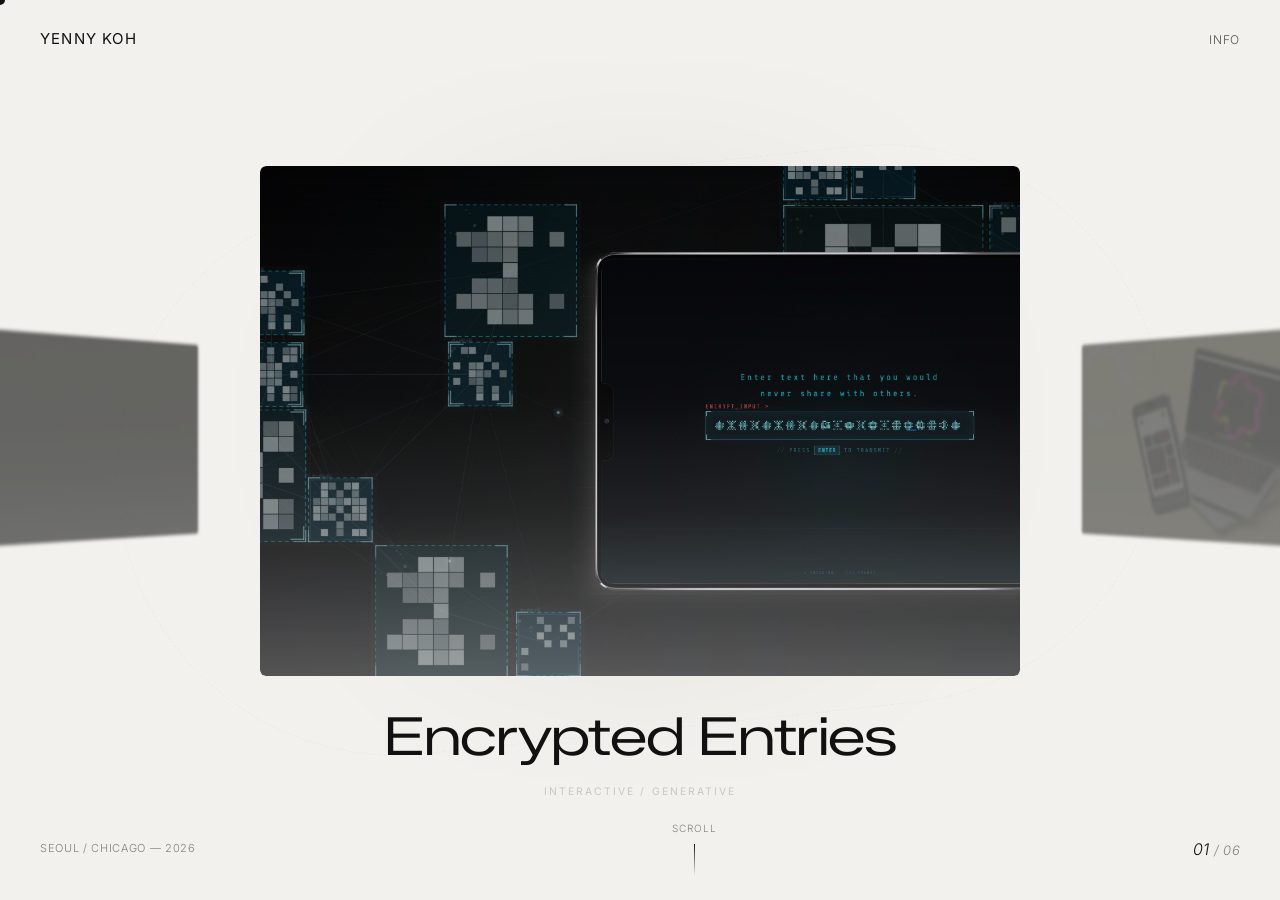
==== index.html @ 206de543 "Initial commit" ====
<!DOCTYPE html>
<html lang="en">
<head>
  <meta charset="UTF-8">
  <meta name="viewport" content="width=device-width, initial-scale=1.0">
  <meta name="description" content="Yenny Koh — Visual Communication Designer based in Seoul & Chicago. Graphic design, interactive systems, brand strategy.">
  <title>Yenny Koh — Visual Communication Designer</title>
  <link rel="preconnect" href="https://fonts.googleapis.com">
  <link rel="preconnect" href="https://fonts.gstatic.com" crossorigin>
  <link href="https://fonts.googleapis.com/css2?family=Geist:wght@100..900&family=Inter:wght@200;300;400;500;600;700&family=Zalando+Sans+Expanded:wght@300;400;500;600;700&display=swap" rel="stylesheet">
  <link rel="stylesheet" href="styles/main.css">
</head>
<body>

  <!-- Custom cursor -->
  <div id="cursor"></div>

  <!-- Loading screen -->
  <div id="loading">
    <div class="loading-name">Yenny Koh</div>
    <div class="loading-bar-wrap">
      <div class="loading-bar"></div>
    </div>
  </div>

  <!-- ── Navigation ─────────────────────────────────────── -->
  <nav id="nav">
    <div class="nav-logo">Yenny Koh</div>
    <div class="nav-links">
      <button id="info-trigger" type="button">Info</button>
    </div>
  </nav>

  <!-- ── Carousel scene ─────────────────────────────────── -->
  <section id="carousel-scene" aria-label="Portfolio projects">
    <div class="carousel-orbit" aria-hidden="true">
      <div class="carousel-orbit-ring"></div>
      <div class="carousel-orbit-axis"></div>
    </div>
    <div id="cylinder-wrapper">
      <div id="cards-container">
        <!-- Cards are injected by carousel.js -->
      </div>
    </div>
  </section>

  <div id="active-title" aria-hidden="true">
    <span class="title-main">Encrypted Entries</span>
    <span class="title-sub">Interactive / Generative</span>
  </div>


  <!-- ── Status bar ─────────────────────────────────────── -->
  <footer id="status-bar">
    <div class="status-left">Seoul / Chicago — 2026</div>

    <div class="status-center">
      <div class="scroll-hint">
        <span>Scroll</span>
        <div class="scroll-line"></div>
      </div>
    </div>

    <div class="status-right">
      <div class="project-counter">
        <span class="current">01</span> / 06
      </div>
    </div>
  </footer>

  <!-- ── Detail overlay (populated by JS) ──────────────── -->
  <div id="detail-overlay" role="dialog" aria-modal="true" aria-label="Project detail"></div>

  <!-- ── Info overlay ───────────────────────────────────── -->
  <div id="info-overlay" role="dialog" aria-modal="true" aria-label="Info">
    <button class="info-close" type="button" onclick="closeInfo()">
      <svg viewBox="0 0 24 24" stroke-width="1.5">
        <path d="M6 6l12 12M18 6L6 18"/>
      </svg>
      Close
    </button>

    <div class="info-content">
      <div class="info-header">
        <div class="detail-eyebrow">Info</div>
        <h1 class="info-title">Yenny Koh</h1>
      </div>

      <div class="info-section">
        <div class="section-label">Artist Statement</div>
        <p class="section-body">I’m a graphic designer based in Chicago, currently studying Visual Communication Design at the School of the Art Institute of Chicago. My work spans visual identity, exhibition design, and cultural programming, shaped by hands-on experience in museums, curatorial projects, and design studios. I am interested in how graphic systems, spatial design, and collaboration can translate complex ideas into clear and engaging public experiences.</p>
      </div>

      <div class="info-grid">
        <div class="info-section">
          <div class="section-label">Education</div>
          <div class="info-stack">
            <div class="info-entry">
              <h2 class="info-entry-title">School of the Art Institute of Chicago (SAIC)</h2>
              <p class="info-entry-body">Majoring in Visual Communication Design
Bachelor’s Degree (2022-2026)</p>
            </div>
            <div class="info-entry">
              <h2 class="info-entry-title">Central Saint Martins, University of the Arts London</h2>
              <p class="info-entry-body">Majoring in Graphic Communication Design
Full-time Exchange Student (Sep 2024 - Jun 2025)</p>
            </div>
          </div>
        </div>

        <div class="info-section">
          <div class="section-label">Experiences</div>
          <div class="info-stack">
            <div class="info-entry">
              <h2 class="info-entry-title">Graphic Design Intern, Design Museum of Chicago</h2>
              <p class="info-entry-body">Chicago, IL
Jan 2026 - May 2026</p>
            </div>
            <div class="info-entry">
              <h2 class="info-entry-title">Intern Designer, Grady Campbell Inc.</h2>
              <p class="info-entry-body">Chicago, IL
Aug 2025 - Dec 2025</p>
            </div>
            <div class="info-entry">
              <h2 class="info-entry-title">Intern Painter, Louis Vuitton Maison</h2>
              <p class="info-entry-body">Hong Kong
Dec 2020 - Jun 2022</p>
            </div>
          </div>
        </div>
      </div>

      <div class="info-section">
        <div class="section-label">Contact</div>
        <div class="info-contact">
          <p class="info-entry-body">(+1) 872-368-0182</p>
          <p class="info-entry-body"><a href="mailto:yenny1203@gmail.com">yenny1203@gmail.com</a></p>
          <p class="info-entry-body"><a href="https://www.linkedin.com/in/yenny-koh-96764233a/" target="_blank" rel="noopener">LinkedIn</a></p>
        </div>
      </div>
    </div>
  </div>

  <!-- ── Scripts ────────────────────────────────────────── -->
  <script src="scripts/sketch-encrypted.js"></script>
  <script src="scripts/carousel.js"></script>

</body>
</html>
---- styles/main.css ----
/* ============================================================
   YENNY KOH — Portfolio
   main.css: tokens, reset, base typography
   ============================================================ */

/* --- Tokens ------------------------------------------------ */
:root {
  --bg: #ffffff;
  --surface: #f5f5f5;
  --border: rgba(0,0,0,0.1);
  --text-primary: #111111;
  --text-muted: rgba(17,17,17,0.5);
  --text-label: rgba(17,17,17,0.7);
  --accent: #111111;
  --accent-dim: rgba(17,17,17,0.08);

  --font-sans: 'Inter', Arial, Helvetica, sans-serif;
  --font-serif: 'Inter', Arial, Helvetica, sans-serif;
  --parallax-x: 0;
  --parallax-y: 0;
  --carousel-card-width: 380px;
  --carousel-card-height: 255px;
  --carousel-radius: 800px;
  --carousel-title-reserve: 0px;

  --ease-out-expo: cubic-bezier(0.16, 1, 0.3, 1);
  --ease-in-out-quart: cubic-bezier(0.76, 0, 0.24, 1);
  --transition-base: 0.6s var(--ease-out-expo);
}

/* --- Reset ------------------------------------------------- */
*, *::before, *::after {
  box-sizing: border-box;
  margin: 0;
  padding: 0;
}

html {
  font-size: 16px;
  -webkit-font-smoothing: antialiased;
  -moz-osx-font-smoothing: grayscale;
  scroll-behavior: auto; /* we handle scroll manually */
}

body {
  background: var(--bg);
  background-color: #F2F1ED;
  color: var(--text-primary);
  font-family: var(--font-sans);
  font-weight: 300;
  line-height: 1.5;
  overflow: hidden; /* carousel manages scroll */
  height: 100dvh;
  cursor: none; /* custom cursor */
}

a {
  color: inherit;
  text-decoration: none;
}

img {
  display: block;
  width: 100%;
  height: 100%;
  object-fit: cover;
}

/* --- Custom Cursor ----------------------------------------- */
#cursor {
  position: fixed;
  top: 0; left: 0;
  width: 10px; height: 10px;
  border-radius: 50%;
  background: var(--text-primary);
  pointer-events: none;
  z-index: 9999;
  transform: translate(-50%, -50%);
  transition: width 0.3s var(--ease-out-expo),
              height 0.3s var(--ease-out-expo),
              background 0.3s ease,
              opacity 0.3s ease;
  mix-blend-mode: normal;
}

#cursor.hovered {
  width: 40px;
  height: 40px;
  background: var(--text-primary);
}

#cursor.zoom {
  width: 44px;
  height: 44px;
  background: rgba(255,255,255,0.18);
  border: 1.5px solid rgba(17,17,17,0.68);
  backdrop-filter: blur(4px);
}

#cursor.zoom::before,
#cursor.zoom::after {
  content: '';
  position: absolute;
  display: block;
}

#cursor.zoom::before {
  inset: 10px;
  border: 1.5px solid rgba(17,17,17,0.78);
  border-radius: 50%;
}

#cursor.zoom::after {
  width: 12px;
  height: 1.5px;
  right: 6px;
  bottom: 8px;
  background: rgba(17,17,17,0.78);
  transform: rotate(45deg);
  transform-origin: center;
}

#cursor.clicking {
  width: 6px;
  height: 6px;
}

/* --- Nav --------------------------------------------------- */
#nav {
  position: fixed;
  top: 0; left: 0; right: 0;
  z-index: 100;
  display: flex;
  align-items: center;
  justify-content: space-between;
  padding: 28px 40px;
  pointer-events: none;
}

.nav-logo {
  font-size: 15px;
  font-weight: 400;
  letter-spacing: 0.08em;
  text-transform: uppercase;
  color: var(--text-primary);
  pointer-events: all;
}

.nav-tagline {
  font-size: 12px;
  font-weight: 300;
  color: var(--text-muted);
  letter-spacing: 0.04em;
  max-width: 240px;
  text-align: center;
}

.nav-links {
  display: flex;
  gap: 28px;
  pointer-events: all;
}

.nav-links a,
.nav-links button {
  font-size: 12px;
  font-weight: 300;
  letter-spacing: 0.06em;
  color: var(--text-label);
  text-transform: uppercase;
  transition: color 0.3s ease;
  background: none;
  border: none;
  cursor: none;
  font-family: inherit;
}

.nav-links a:hover,
.nav-links button:hover {
  color: var(--text-primary);
}

/* --- Location / Time bar ----------------------------------- */
#status-bar {
  position: fixed;
  bottom: 0; left: 0; right: 0;
  z-index: 100;
  display: flex;
  align-items: center;
  justify-content: space-between;
  padding: 24px 40px;
  pointer-events: none;
}

.status-left, .status-right {
  font-size: 11px;
  font-weight: 300;
  color: var(--text-muted);
  letter-spacing: 0.06em;
  text-transform: uppercase;
}

.status-center {
  font-size: 11px;
  color: var(--text-muted);
  letter-spacing: 0.04em;
}

/* scroll hint */
.scroll-hint {
  display: flex;
  flex-direction: column;
  align-items: center;
  gap: 8px;
  opacity: 1;
  transition: opacity 0.5s ease;
}

.scroll-hint.hidden {
  opacity: 0;
}

.scroll-hint span {
  font-size: 10px;
  letter-spacing: 0.1em;
  text-transform: uppercase;
  color: var(--text-muted);
}

.scroll-line {
  width: 1px;
  height: 32px;
  background: linear-gradient(to bottom, var(--accent), transparent);
  animation: scrollPulse 2s ease-in-out infinite;
}

@keyframes scrollPulse {
  0%, 100% { opacity: 0.3; transform: scaleY(1); }
  50% { opacity: 1; transform: scaleY(1.1); }
}

/* project counter */
.project-counter {
  font-family: var(--font-serif);
  font-style: italic;
  font-size: 13px;
  color: var(--text-muted);
  letter-spacing: 0.02em;
}

.project-counter .current {
  color: var(--accent);
  font-size: 16px;
}

/* ============================================================
   CAROUSEL SCENE
   ============================================================ */

#carousel-scene {
  position: fixed;
  inset: 0;
  display: flex;
  align-items: center;
  justify-content: center;
  padding-bottom: var(--carousel-title-reserve);
  box-sizing: border-box;
  perspective: 1600px;
  perspective-origin: 50% 50%;
}

.carousel-orbit {
  position: absolute;
  inset: 50% auto auto 50%;
  width: min(82vw, 1120px);
  height: min(44vw, 560px);
  transform: translate(-50%, -50%) translate3d(calc(var(--parallax-x) * -8px), calc(var(--parallax-y) * -8px), 0);
  pointer-events: none;
  opacity: 1;
}

.carousel-orbit-ring,
.carousel-orbit-axis {
  position: absolute;
  inset: 0;
  border-radius: 999px;
}

.carousel-orbit-ring {
  border: 1px dashed rgba(0,0,0,0.08);
  opacity: 0.42;
  transform: rotate(-6deg);
}

.carousel-orbit-axis {
  inset: 50% 6%;
  height: 1px;
  background: linear-gradient(to right, transparent, rgba(0,0,0,0.08), transparent);
  opacity: 0.5;
}

#cylinder-wrapper {
  position: relative;
  width: 100%;
  height: 100%;
  transform-style: preserve-3d;
  display: flex;
  align-items: center;
  justify-content: center;
}

/* Cards container — rotates on Y axis for cylindrical effect */
#cards-container {
  position: relative;
  transform-style: preserve-3d;
  transition: transform 0.9s var(--ease-in-out-quart);
  will-change: transform;
}

/* Individual project card */
.project-card {
  position: absolute;
  width: var(--carousel-card-width);
  height: var(--carousel-card-height);
  left: calc(var(--carousel-card-width) / -2);
  top: calc(var(--carousel-card-height) / -2); /* center vertically */
  transform-style: preserve-3d;
  cursor: pointer;
  opacity: 1;
  transition: transform 0.65s cubic-bezier(0.25, 0.46, 0.45, 0.94),
              filter 0.65s ease,
              opacity 0.65s ease;
  will-change: transform;
  border-radius: 3px;
}

.project-card::before {
  content: '';
  position: absolute;
  inset: -26px;
  border-radius: 36px;
  background: radial-gradient(circle at 50% 50%, rgba(0,0,0,0.12) 0%, rgba(0,0,0,0.06) 26%, rgba(0,0,0,0.02) 48%, transparent 74%);
  filter: blur(26px);
  opacity: 0;
  transform: scale(0.9);
  transition: opacity 0.6s ease, transform 0.6s var(--ease-out-expo);
  pointer-events: none;
  z-index: -1;
}

.card-inner {
  width: 100%;
  height: 100%;
  position: relative;
  overflow: hidden;
  border-radius: inherit;
  background: transparent;
  transform: translate3d(calc(var(--parallax-x) * 4px), calc(var(--parallax-y) * -4px), 0);
  transition: transform 0.7s var(--ease-out-expo);
}

/* Thumbnail image */
.card-image {
  position: absolute;
  inset: 0;
  border-radius: inherit;
  transition: transform 0.8s var(--ease-out-expo);
  overflow: hidden;
}

.card-image img {
  transform: scale(1.05);
  transition: transform 0.8s var(--ease-out-expo);
  filter: brightness(0.75) saturate(0.85);
  transition: transform 0.8s var(--ease-out-expo), filter 0.8s ease;
}

/* Card overlay gradient */
.card-overlay {
  position: absolute;
  inset: 0;
  background: linear-gradient(
    to top,
    rgba(255,255,255,0.32) 0%,
    rgba(255,255,255,0.12) 32%,
    rgba(255,255,255,0.04) 55%,
    transparent 100%
  );
  transition: opacity 0.5s ease;
}

.project-card::after {
  content: attr(data-nav-label);
  position: absolute;
  top: 50%;
  font-size: 9px;
  font-weight: 500;
  letter-spacing: 0.18em;
  text-transform: uppercase;
  color: rgba(0,0,0,0.34);
  opacity: 0;
  transform: translateY(-50%);
  transition: opacity 0.35s ease, transform 0.5s var(--ease-out-expo);
  pointer-events: none;
}

/* ACTIVE card (center, facing user) */
.project-card.is-active .card-image img {
  transform: scale(1);
  filter: brightness(0.85) saturate(1);
}

.project-card.is-active::before {
  opacity: 1;
  transform: scale(1);
}

/* HOVER on active card */
.project-card.is-active:hover .card-image img {
  transform: scale(1.03);
  filter: brightness(1) saturate(1.05);
}

.project-card.is-active:hover::after {
  opacity: 0;
}

/* Side cards - dimmed */
.project-card.is-adjacent {
  opacity: 0.6;
  pointer-events: auto;
}

.project-card.is-adjacent .card-inner {
  transform: translate3d(calc(var(--parallax-x) * 2px), calc(var(--parallax-y) * -2px), 0);
}

.project-card.is-adjacent::after {
  opacity: 1;
}

.project-card.is-adjacent[data-nav-label="PREV"]::after {
  left: -52px;
}

.project-card.is-adjacent[data-nav-label="NEXT"]::after {
  right: -56px;
}

.project-card.is-far {
  opacity: 0.6;
  pointer-events: none;
}

/* Active card title bar (outside card, below) */
#active-title {
  position: fixed;
  left: 50%;
  bottom: 100px;
  width: min(90vw, 980px);
  transform: translateX(-50%) translate3d(calc(var(--parallax-x) * 7px), calc(var(--parallax-y) * -5px), 0);
  text-align: center;
  pointer-events: none;
  z-index: 50;
  transition: opacity 0.4s ease, transform 0.6s var(--ease-out-expo);
}

#active-title .title-main {
  font-family: 'Zalando Sans Expanded', sans-serif;
  font-optical-sizing: auto;
  font-style: normal;
  font-weight: 400;
  font-size: clamp(1.9rem, 4.8vw, 3.3rem);
  color: var(--text-primary);
  letter-spacing: -0.02em;
  display: block;
  white-space: nowrap;
}

#active-title .title-sub {
  font-size: 0.65rem;
  font-weight: 400;
  letter-spacing: 0.2em;
  text-transform: uppercase;
  color: rgba(0,0,0,0.44);
  display: block;
  opacity: 0.4;
  margin-top: 0.5rem;
}

@media (min-width: 901px) {
  :root {
    --carousel-title-reserve: 30px;
  }
}

@media (min-width: 901px) and (max-height: 820px) {
  #active-title {
    bottom: 64px;
    width: min(90vw, 900px);
  }

  #active-title .title-main {
    font-size: clamp(1.9rem, 4.2vw, 3rem);
  }
}

.carousel-left-zone {
  cursor: w-resize;
}

.carousel-right-zone {
  cursor: e-resize;
}

/* ============================================================
   PROJECT DETAIL PAGE OVERLAY
   ============================================================ */

#detail-overlay {
  position: fixed;
  inset: 0;
  z-index: 500;
  background: var(--bg);
  opacity: 0;
  pointer-events: none;
  overflow-y: auto;
  cursor: auto;
  transition: opacity 0.6s var(--ease-out-expo);
}

#detail-overlay.open {
  opacity: 1;
  pointer-events: all;
}

#info-overlay {
  position: fixed;
  inset: 0;
  z-index: 480;
  background: rgba(242,241,237,0.96);
  opacity: 0;
  pointer-events: none;
  overflow-y: auto;
  transition: opacity 0.45s var(--ease-out-expo);
}

#info-overlay.open {
  opacity: 1;
  pointer-events: all;
}

.info-close {
  position: fixed;
  top: 28px;
  left: 40px;
  z-index: 560;
  display: flex;
  align-items: center;
  gap: 10px;
  font-size: 12px;
  font-weight: 300;
  letter-spacing: 0.08em;
  text-transform: uppercase;
  color: var(--text-label);
  cursor: none;
  transition: color 0.3s ease;
  background: none;
  border: none;
  padding: 8px 0;
}

.info-close:hover {
  color: var(--text-primary);
}

.info-close svg {
  width: 18px;
  height: 18px;
  stroke: currentColor;
  fill: none;
}

.info-content {
  max-width: 1120px;
  margin: 0 auto;
  padding: 120px 60px 100px;
}

.info-header {
  margin-bottom: 72px;
  padding-bottom: 36px;
  border-bottom: 1px solid var(--border);
}

.info-title {
  font-family: 'Zalando Sans Expanded', sans-serif;
  font-optical-sizing: auto;
  font-style: normal;
  font-weight: 400;
  font-size: clamp(36px, 5vw, 64px);
  line-height: 1.1;
  color: var(--text-primary);
}

.info-grid {
  display: grid;
  grid-template-columns: repeat(2, minmax(0, 1fr));
  gap: 56px;
  margin-bottom: 72px;
}

.info-section {
  margin-bottom: 72px;
}

.info-grid .info-section {
  margin-bottom: 0;
}

.info-stack {
  display: flex;
  flex-direction: column;
  gap: 28px;
}

.info-entry-title {
  font-size: 18px;
  font-weight: 400;
  line-height: 1.45;
  color: var(--text-primary);
  margin-bottom: 8px;
}

.info-entry-body {
  font-size: 16px;
  font-weight: 300;
  line-height: 1.8;
  color: var(--text-label);
  white-space: pre-line;
}

.info-contact {
  display: flex;
  flex-direction: column;
  gap: 10px;
}

.info-contact a {
  text-decoration: underline;
  text-decoration-thickness: 1px;
  text-underline-offset: 0.12em;
}

/* Back button */
.detail-back {
  position: fixed;
  top: 28px; left: 40px;
  z-index: 600;
  display: flex;
  align-items: center;
  gap: 10px;
  font-size: 12px;
  font-weight: 300;
  letter-spacing: 0.08em;
  text-transform: uppercase;
  color: var(--text-label);
  cursor: pointer;
  transition: color 0.3s ease;
  background: none;
  border: none;
  padding: 8px 0;
}

.detail-back:hover {
  color: var(--text-primary);
}

.detail-back svg {
  width: 20px;
  height: 12px;
  stroke: currentColor;
  fill: none;
  transition: transform 0.3s var(--ease-out-expo);
}

.detail-back:hover svg {
  transform: translateX(-4px);
}

/* Detail content */
.detail-content {
  max-width: 1100px;
  margin: 0 auto;
  padding: 120px 60px 100px;
}

/* Hero */
.detail-hero {
  width: 100%;
  height: auto;
  overflow: visible;
  border-radius: 4px;
  margin-bottom: 72px;
  position: relative;
}

.detail-hero-interactive {
  height: auto;
  aspect-ratio: var(--embed-aspect-ratio, 16 / 9);
  display: flex;
  align-items: center;
  justify-content: center;
  background: var(--surface);
}

.detail-hero.detail-hero-chicago-sky {
  height: auto;
  overflow: visible;
  background: transparent;
}

.detail-hero.detail-hero-chicago-sky img {
  width: 100%;
  height: auto;
  object-fit: contain;
  object-position: center center;
  background: transparent;
  transform: none;
}

.detail-hero img {
  width: 100%;
  height: auto;
  object-fit: contain;
  object-position: center center;
  background: var(--surface);
  filter: brightness(0.9);
  transform: none;
  transition: transform 1.2s var(--ease-out-expo);
}

.zoomable-media {
  cursor: none;
}

#detail-overlay.open .detail-hero img {
  transform: none;
}

/* Header block */
.detail-header {
  display: grid;
  grid-template-columns: 1fr 1fr;
  gap: 60px;
  margin-bottom: 80px;
  padding-bottom: 60px;
  border-bottom: 1px solid var(--border);
}

.detail-eyebrow {
  font-size: 11px;
  font-weight: 400;
  letter-spacing: 0.14em;
  text-transform: uppercase;
  color: var(--accent);
  margin-bottom: 20px;
}

.detail-title {
  font-family: 'Zalando Sans Expanded', sans-serif;
  font-optical-sizing: auto;
  font-style: normal;
  font-weight: 400;
  font-size: clamp(36px, 5vw, 64px);
  line-height: 1.1;
  color: var(--text-primary);
  margin-bottom: 24px;
}

.detail-intro {
  font-size: 17px;
  font-weight: 300;
  line-height: 1.7;
  color: var(--text-label);
  max-width: 460px;
  white-space: pre-line;
}

/* Meta info */
.detail-meta {
  display: flex;
  flex-direction: column;
  gap: 28px;
  padding-top: 44px;
}

.detail-meta-hidden {
  display: none;
}

.meta-item {
  display: flex;
  flex-direction: column;
  gap: 4px;
}

.meta-label {
  font-size: 10px;
  font-weight: 400;
  letter-spacing: 0.12em;
  text-transform: uppercase;
  color: var(--text-muted);
}

.meta-value {
  font-size: 14px;
  font-weight: 300;
  color: var(--text-primary);
  letter-spacing: 0.02em;
}

/* Body copy sections */
.detail-section {
  margin-bottom: 72px;
}

.detail-subproject {
  margin-bottom: 72px;
}

.detail-subproject-header {
  display: grid;
  grid-template-columns: minmax(0, 1fr) 260px;
  gap: 72px;
  align-items: start;
}

.detail-subproject-meta {
  display: flex;
  flex-direction: column;
  gap: 28px;
  padding-top: 40px;
  padding-left: 8px;
}

.section-label {
  font-size: 10px;
  font-weight: 400;
  letter-spacing: 0.14em;
  text-transform: uppercase;
  color: var(--text-muted);
  margin-bottom: 20px;
}

.detail-subproject-title {
  font-family: 'Zalando Sans Expanded', sans-serif;
  font-optical-sizing: auto;
  font-style: normal;
  font-size: clamp(30px, 4vw, 52px);
  font-weight: 400;
  line-height: 1.1;
  letter-spacing: -0.03em;
  color: var(--text-primary);
  margin-bottom: 24px;
}

.detail-subproject-intro {
  font-size: 18px;
  font-weight: 300;
  line-height: 1.7;
  color: var(--text-label);
  max-width: 720px;
  white-space: pre-line;
}

.section-body {
  font-size: 16px;
  font-weight: 300;
  line-height: 1.8;
  color: var(--text-label);
  max-width: 680px;
  white-space: pre-line;
}

/* Process images grid */
.process-grid {
  display: grid;
  grid-template-columns: 1fr 1fr;
  gap: 16px;
  margin-top: 48px;
  margin-bottom: 72px;
}

.process-grid .full-width {
  grid-column: 1 / -1;
}

.process-grid-three {
  grid-column: 1 / -1;
  display: grid;
  grid-template-columns: repeat(3, minmax(0, 1fr));
  gap: 16px;
}

.process-grid-encrypted-78 {
  align-items: stretch;
  background: #000000;
}

.process-grid-encrypted-78 .process-img-encrypted-span-1 {
  grid-column: span 1;
}

.process-grid-encrypted-78 .process-img-encrypted-span-2 {
  grid-column: span 2;
}

.process-grid-encrypted-78 .process-img-encrypted-span-1,
.process-grid-encrypted-78 .process-img-encrypted-span-2 {
  height: 100%;
  background: #000000;
}

.process-grid-encrypted-78 .process-img-encrypted-span-1 img,
.process-grid-encrypted-78 .process-img-encrypted-span-1 video,
.process-grid-encrypted-78 .process-img-encrypted-span-2 img,
.process-grid-encrypted-78 .process-img-encrypted-span-2 video {
  width: 100%;
  height: 100%;
  object-fit: contain;
}

.process-grid-two {
  grid-column: 1 / -1;
  display: grid;
  grid-template-columns: repeat(2, minmax(0, 1fr));
  gap: 16px;
}

.process-grid-two.chicago-sky-pair {
  align-items: stretch;
}

.process-grid-two.chicago-sky-pair.chicago-sky-pair-wide {
  grid-template-columns: 4fr 1fr;
}

.process-grid-two.chicago-sky-pair .process-img {
  height: 100%;
}

.process-grid-two.chicago-sky-pair .process-img img,
.process-grid-two.chicago-sky-pair .process-img video {
  height: 100%;
  object-fit: contain;
}

.process-grid-two.chicago-sky-pair .process-img-chicago-shrink {
  width: 82%;
  height: auto;
  justify-self: center;
  align-self: center;
}

.process-grid-two.chicago-sky-pair .process-img-chicago-shrink img,
.process-grid-two.chicago-sky-pair .process-img-chicago-shrink video {
  height: auto;
  object-fit: contain;
}

.process-grid-encrypted-tail {
  grid-column: 1 / -1;
  display: flex;
  flex-direction: column;
  gap: 16px;
}

.process-grid-encrypted-tail .process-grid-two.process-grid-encrypted-pair {
  gap: 0;
  align-items: stretch;
}

.process-grid-encrypted-tail .process-grid-encrypted-pair-23 {
  grid-template-columns: 2fr 3fr;
}

.process-grid-encrypted-tail .process-grid-encrypted-pair-32 {
  grid-template-columns: 3fr 2fr;
}

.process-grid-encrypted-tail .process-img {
  height: auto;
  background: transparent;
}

.process-grid-encrypted-tail .process-img-encrypted-ratio-23,
.process-grid-encrypted-tail .process-img-encrypted-ratio-32 {
  aspect-ratio: auto;
}

.process-grid-encrypted-tail .process-img-encrypted-ratio-23 {
  aspect-ratio: 2 / 3;
}

.process-grid-encrypted-tail .process-img-encrypted-ratio-32 {
  aspect-ratio: 3 / 2;
}

.process-grid-encrypted-tail .process-img img,
.process-grid-encrypted-tail .process-img video {
  width: 100%;
  height: 100%;
  object-fit: contain;
}

.project-divider {
  grid-column: 1 / -1;
  height: 1px;
  margin: 28px 0 32px;
  background: linear-gradient(to right, transparent, rgba(0,0,0,0.16), transparent);
}

.detail-divider {
  margin: 12px 0 72px;
}

.detail-hero-block {
  margin-bottom: 72px;
}

.interactive-shell {
  display: flex;
  flex-direction: column;
  gap: 0;
  border: 1px solid rgba(0,0,0,0.1);
  border-radius: 10px;
  background: rgba(255,255,255,0.72);
  box-shadow: 0 10px 24px rgba(0,0,0,0.06);
  overflow: hidden;
  transition: transform 0.3s var(--ease-out-expo),
              box-shadow 0.3s var(--ease-out-expo),
              border-color 0.3s ease;
}

.interactive-shell:hover {
  transform: translateY(-4px);
  border-color: rgba(0,0,0,0.16);
  box-shadow: 0 18px 36px rgba(0,0,0,0.1);
}

.interactive-shell-head {
  display: flex;
  align-items: center;
  justify-content: space-between;
  gap: 16px;
  padding: 12px 14px;
  border-bottom: 1px solid rgba(0,0,0,0.08);
  background: linear-gradient(to bottom, rgba(255,255,255,0.9), rgba(244,242,237,0.88));
}

.interactive-shell-meta {
  display: flex;
  align-items: center;
  gap: 10px;
  min-width: 0;
}

.interactive-shell-controls {
  display: inline-flex;
  align-items: center;
  gap: 6px;
}

.interactive-shell-controls span {
  width: 8px;
  height: 8px;
  border-radius: 999px;
  background: rgba(0,0,0,0.16);
}

.interactive-pill {
  display: inline-flex;
  align-items: center;
  gap: 6px;
  font-size: 10px;
  font-weight: 600;
  letter-spacing: 0.16em;
  text-transform: uppercase;
  color: rgba(0,0,0,0.62);
  padding: 6px 10px;
  border: 1px solid rgba(0,0,0,0.12);
  border-radius: 999px;
  background: rgba(255,255,255,0.74);
  backdrop-filter: blur(8px);
}

.interactive-open {
  font-size: 10px;
  font-weight: 500;
  letter-spacing: 0.12em;
  text-transform: uppercase;
  color: rgba(0,0,0,0.5);
  transition: color 0.25s ease, transform 0.25s ease;
  white-space: nowrap;
}

.interactive-open:hover {
  color: rgba(0,0,0,0.82);
  transform: translateX(2px);
}

.process-img {
  width: 100%;
  overflow: hidden;
  border-radius: 3px;
  background: var(--surface);
  position: relative;
}

.process-img-chicago {
  background: transparent;
}

.process-img-visual-system-transparent {
  background: transparent;
}

.process-img-resonate-transparent {
  background: transparent;
}

.process-caption {
  font-size: 10px;
  font-weight: 500;
  letter-spacing: 0.14em;
  text-transform: uppercase;
  color: rgba(0,0,0,0.58);
  margin: 0 0 12px;
}

.process-img-third {
  min-width: 0;
}

.process-img::after {
  content: '';
  position: absolute;
  inset: 8px;
  border: 1px dashed rgba(0,0,0,0.28);
  border-radius: 2px;
  opacity: 0;
  transition: opacity 0.25s ease;
  pointer-events: none;
}

.process-embed {
  width: 100%;
  aspect-ratio: var(--embed-aspect-ratio, 16 / 9);
  overflow: hidden;
  border-radius: 0 0 10px 10px;
  background: #f4f2ed;
  display: flex;
  align-items: center;
  justify-content: center;
  border-top: 1px solid rgba(0,0,0,0.05);
  box-shadow: inset 0 1px 0 rgba(255,255,255,0.5);
}

.process-embed-block {
  grid-column: 1 / -1;
  display: flex;
  flex-direction: column;
  gap: 10px;
}

.process-caption-block {
  grid-column: 1 / -1;
  display: flex;
  flex-direction: column;
  gap: 10px;
}

.process-img img,
.process-img video {
  width: 100%;
  height: auto;
  display: block;
  transition: transform 0.35s ease;
}

.process-img:hover img,
.process-img:hover video {
  transform: scale(1.005);
}

.process-grid-encrypted-tail .process-img:hover img,
.process-grid-encrypted-tail .process-img:hover video {
  transform: scale(1.01);
}

.process-img:hover::after {
  opacity: 1;
}

.process-embed iframe,
.detail-hero-interactive iframe {
  width: 100%;
  height: 100%;
  display: block;
  border: none;
}

.process-embed-scaled {
  --embed-scale: 0.68;
}

.process-embed-scaled .process-embed-frame,
.detail-hero-interactive .process-embed-frame {
  width: calc(100% / var(--embed-scale));
  height: calc(100% / var(--embed-scale));
  transform: scale(var(--embed-scale));
  transform-origin: center center;
  flex-shrink: 0;
}

.interactive-note {
  font-size: 10px;
  font-weight: 400;
  letter-spacing: 0.14em;
  text-transform: uppercase;
  color: var(--text-muted);
}

.image-lightbox {
  position: fixed;
  inset: 0;
  z-index: 250;
  display: none;
  align-items: center;
  justify-content: center;
  padding: 56px 28px 28px;
  background: rgba(242,241,237,0.94);
  backdrop-filter: blur(14px);
}

.image-lightbox.open {
  display: flex;
}

.image-lightbox-stage {
  width: 100%;
  height: 100%;
  display: flex;
  align-items: center;
  justify-content: center;
}

.image-lightbox-media {
  max-width: min(92vw, 1440px);
  max-height: 88vh;
  width: auto;
  height: auto;
  object-fit: contain;
  box-shadow: 0 24px 60px rgba(0,0,0,0.12);
}

.image-lightbox-close {
  position: absolute;
  top: 22px;
  right: 26px;
  width: 44px;
  height: 44px;
  border: 1px solid rgba(0,0,0,0.12);
  border-radius: 999px;
  background: rgba(255,255,255,0.72);
  color: rgba(0,0,0,0.72);
  font-size: 28px;
  line-height: 1;
  display: inline-flex;
  align-items: center;
  justify-content: center;
  cursor: none;
  transition: background 0.25s ease, color 0.25s ease, transform 0.25s ease;
}

.image-lightbox-close:hover {
  background: rgba(255,255,255,0.92);
  color: rgba(0,0,0,0.92);
  transform: scale(1.04);
}

.process-group-note {
  font-size: 10px;
  font-weight: 400;
  letter-spacing: 0.14em;
  text-transform: none;
  color: var(--text-muted);
}

/* Navigation between projects */
.detail-nav {
  display: flex;
  justify-content: space-between;
  align-items: center;
  gap: 24px;
  padding-top: 60px;
  border-top: 1px solid var(--border);
}

.detail-nav-btn {
  display: flex;
  flex: 1;
  align-items: center;
  gap: 12px;
  font-size: 12px;
  font-weight: 300;
  letter-spacing: 0.08em;
  text-transform: uppercase;
  color: var(--text-label);
  cursor: pointer;
  background: none;
  border: none;
  transition: color 0.3s ease;
}

.detail-nav-btn.prev {
  justify-content: flex-start;
  text-align: left;
}

.detail-nav-btn.next {
  justify-content: flex-end;
  text-align: right;
}

.detail-nav-btn:hover {
  color: var(--text-primary);
}

.detail-nav-btn svg {
  width: 24px;
  height: 14px;
  stroke: currentColor;
  fill: none;
}

.detail-nav-title {
  font-family: var(--font-serif);
  font-style: italic;
  font-weight: 300;
  font-size: 16px;
  color: var(--text-primary);
  display: block;
  margin-top: 4px;
  text-align: left;
}

.detail-nav-btn.next .detail-nav-title {
  text-align: right;
}

/* ============================================================
   LOADING SCREEN
   ============================================================ */
#loading {
  position: fixed;
  inset: 0;
  z-index: 1000;
  background: var(--bg);
  display: flex;
  align-items: center;
  justify-content: center;
  flex-direction: column;
  gap: 24px;
  transition: opacity 0.8s var(--ease-out-expo);
}

#loading.done {
  opacity: 0;
  pointer-events: none;
}

.loading-name {
  font-family: 'Zalando Sans Expanded', sans-serif;
  font-optical-sizing: auto;
  font-style: normal;
  font-size: 28px;
  font-weight: 400;
  color: var(--text-primary);
  letter-spacing: -0.01em;
}

.loading-bar-wrap {
  width: 120px;
  height: 1px;
  background: var(--border);
  overflow: hidden;
}

.loading-bar {
  height: 100%;
  background: var(--accent);
  width: 0%;
  transition: width 1.2s var(--ease-out-expo);
}

/* ============================================================
   RESPONSIVE
   ============================================================ */
@media (max-width: 900px) {
  :root {
    --carousel-card-width: 272px;
    --carousel-card-height: 204px;
    --carousel-radius: 520px;
  }

  .carousel-orbit {
    width: min(92vw, 620px);
    height: min(58vw, 360px);
  }

  .interactive-shell-head {
    flex-direction: column;
    align-items: flex-start;
  }

  .detail-header {
    grid-template-columns: 1fr;
    gap: 32px;
  }

  .detail-subproject-header {
    grid-template-columns: 1fr;
    gap: 24px;
  }

  .detail-subproject-meta {
    padding-top: 0;
  }

  .process-grid {
    grid-template-columns: 1fr;
  }

  .detail-content {
    padding: 100px 28px 80px;
  }

  .info-content {
    padding: 100px 28px 80px;
  }

  .info-grid {
    grid-template-columns: 1fr;
    gap: 32px;
  }

  #nav {
    padding: 20px 24px;
  }

  .nav-tagline {
    display: none;
  }

  .info-close {
    top: 20px;
    left: 24px;
  }

  #status-bar {
    padding: 20px 24px;
  }

  #active-title {
    bottom: 108px;
    width: min(70vw, 420px);
  }

  #active-title .title-main {
    font-size: 30px;
    white-space: normal;
  }

  #active-title .title-sub {
    font-size: 12px;
  }

  .project-card.is-adjacent[data-nav-label="PREV"]::after {
    left: -36px;
  }

  .project-card.is-adjacent[data-nav-label="NEXT"]::after {
    right: -40px;
  }
}

@media (max-width: 600px) {
  :root {
    --carousel-card-width: 244px;
    --carousel-card-height: 183px;
    --carousel-radius: 390px;
  }

  #carousel-scene {
    transform: translateY(-40px);
  }

  .carousel-orbit {
    width: 94vw;
    height: 64vw;
  }

  .interactive-open {
    white-space: normal;
  }

  .detail-back,
  .detail-nav-btn,
  .info-close {
    font-size: 11px;
  }

  .detail-eyebrow,
  .section-label,
  .meta-label,
  .interactive-note,
  .process-group-note,
  .process-caption {
    font-size: 9px;
  }

  .detail-title,
  .info-title {
    font-size: clamp(28px, 9vw, 42px);
  }

  .detail-subproject-title {
    font-size: clamp(24px, 8vw, 34px);
  }

  .detail-intro,
  .detail-subproject-intro,
  .section-body,
  .info-entry-body {
    font-size: 14px;
    line-height: 1.7;
  }

  .meta-value,
  .detail-nav-title {
    font-size: 13px;
  }

  .info-entry-title {
    font-size: 16px;
  }

  .detail-nav {
    gap: 16px;
    padding-top: 48px;
  }

  .detail-nav-btn svg,
  .detail-back svg {
    width: 20px;
  }

  #active-title {
    bottom: 168px;
    width: calc(100vw - 40px);
  }

  #active-title .title-main {
    font-size: 30px;
    white-space: normal;
  }

  #active-title .title-sub {
    font-size: 12px;
    margin-top: 0.7rem;
  }

  .project-card.is-adjacent::after {
    display: none;
  }
}

/* Reduced motion */
@media (prefers-reduced-motion: reduce) {
  * {
    animation: none !important;
    transition-duration: 0.01ms !important;
  }
}
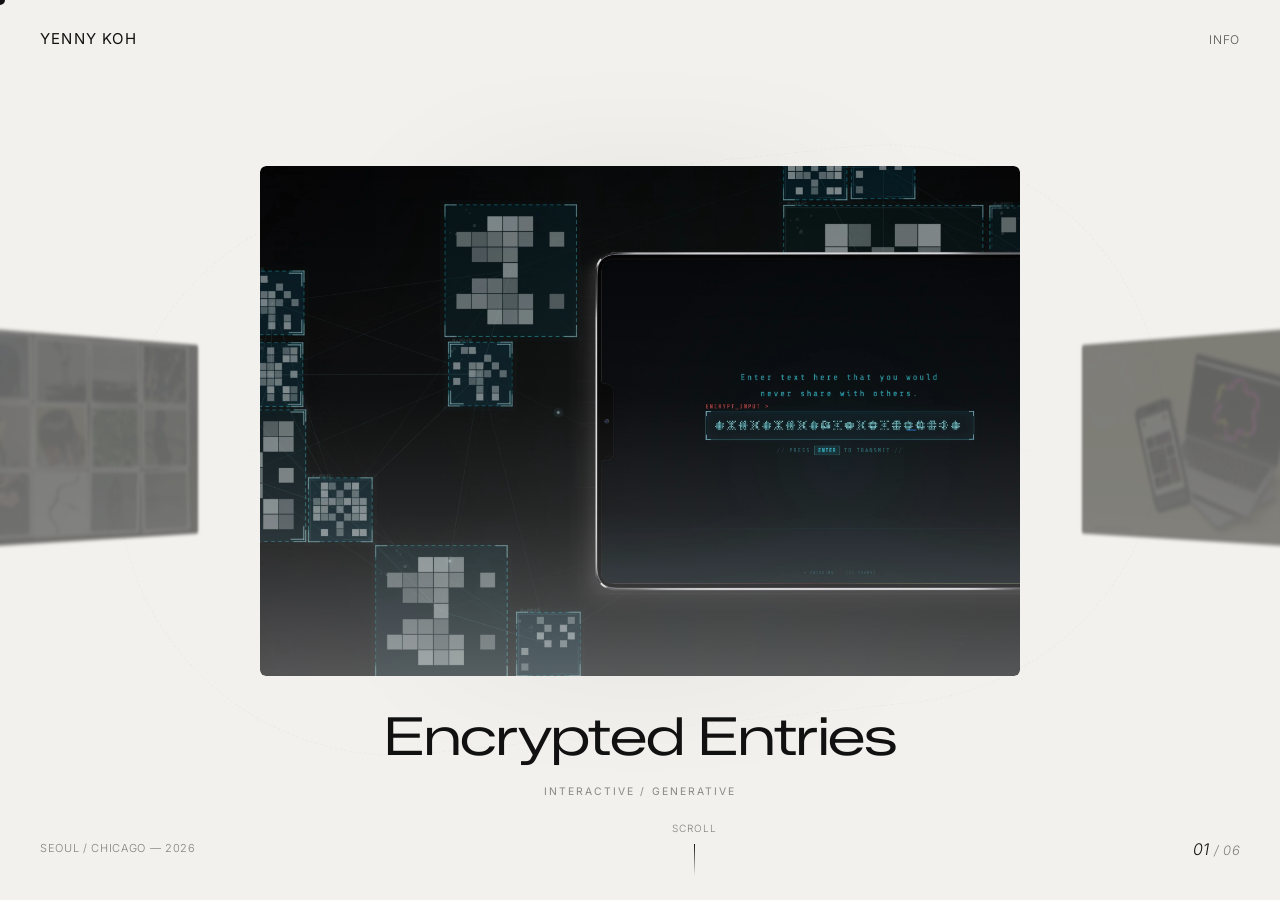
==== commit 73988195: "Update" ====
--- a/index.html
+++ b/index.html
@@ -142,7 +142,6 @@
   </div>
 
   <!-- ── Scripts ────────────────────────────────────────── -->
-  <script src="scripts/sketch-encrypted.js"></script>
   <script src="scripts/carousel.js"></script>
 
 </body>
--- a/styles/main.css
+++ b/styles/main.css
@@ -5,7 +5,7 @@
 
 /* --- Tokens ------------------------------------------------ */
 :root {
-  --bg: #ffffff;
+  --bg: #F2F1ED;
   --surface: #f5f5f5;
   --border: rgba(0,0,0,0.1);
   --text-primary: #111111;
@@ -44,7 +44,6 @@
 
 body {
   background: var(--bg);
-  background-color: #F2F1ED;
   color: var(--text-primary);
   font-family: var(--font-sans);
   font-weight: 300;
@@ -339,8 +338,8 @@
   position: absolute;
   inset: -26px;
   border-radius: 36px;
-  background: radial-gradient(circle at 50% 50%, rgba(0,0,0,0.12) 0%, rgba(0,0,0,0.06) 26%, rgba(0,0,0,0.02) 48%, transparent 74%);
-  filter: blur(26px);
+  background: radial-gradient(circle at 50% 50%, rgba(0,0,0,0.08) 0%, transparent 70%);
+  filter: blur(18px);
   opacity: 0;
   transform: scale(0.9);
   transition: opacity 0.6s ease, transform 0.6s var(--ease-out-expo);
@@ -369,7 +368,7 @@
 }
 
 .card-image img {
-  transform: scale(1.05);
+  transform: scale(1.0);
   transition: transform 0.8s var(--ease-out-expo);
   filter: brightness(0.75) saturate(0.85);
   transition: transform 0.8s var(--ease-out-expo), filter 0.8s ease;
@@ -407,7 +406,7 @@
 /* ACTIVE card (center, facing user) */
 .project-card.is-active .card-image img {
   transform: scale(1);
-  filter: brightness(0.85) saturate(1);
+  filter: brightness(0.92) saturate(1);
 }
 
 .project-card.is-active::before {
@@ -427,7 +426,7 @@
 
 /* Side cards - dimmed */
 .project-card.is-adjacent {
-  opacity: 0.6;
+  opacity: 0.75;
   pointer-events: auto;
 }
 
@@ -484,7 +483,6 @@
   text-transform: uppercase;
   color: rgba(0,0,0,0.44);
   display: block;
-  opacity: 0.4;
   margin-top: 0.5rem;
 }
 
@@ -665,7 +663,7 @@
   letter-spacing: 0.08em;
   text-transform: uppercase;
   color: var(--text-label);
-  cursor: pointer;
+  cursor: none;
   transition: color 0.3s ease;
   background: none;
   border: none;
@@ -693,6 +691,10 @@
   max-width: 1100px;
   margin: 0 auto;
   padding: 120px 60px 100px;
+  opacity: 0;
+  transform: translateY(16px);
+  transition: opacity 0.55s var(--ease-out-expo),
+              transform 0.65s var(--ease-out-expo);
 }
 
 /* Hero */
@@ -735,7 +737,7 @@
   object-fit: contain;
   object-position: center center;
   background: var(--surface);
-  filter: brightness(0.9);
+  filter: brightness(1.0);
   transform: none;
   transition: transform 1.2s var(--ease-out-expo);
 }
@@ -746,6 +748,11 @@
 
 #detail-overlay.open .detail-hero img {
   transform: none;
+}
+
+#detail-overlay.open .detail-content {
+  opacity: 1;
+  transform: translateY(0);
 }
 
 /* Header block */
@@ -939,21 +946,22 @@
 }
 
 .process-grid-two.chicago-sky-pair {
+  grid-template-columns: 1fr 1fr;
   align-items: stretch;
-}
-
-.process-grid-two.chicago-sky-pair.chicago-sky-pair-wide {
-  grid-template-columns: 4fr 1fr;
+  height: 500px;
 }
 
 .process-grid-two.chicago-sky-pair .process-img {
   height: 100%;
+  overflow: hidden;
 }
 
 .process-grid-two.chicago-sky-pair .process-img img,
 .process-grid-two.chicago-sky-pair .process-img video {
+  width: 100%;
   height: 100%;
   object-fit: contain;
+  object-position: top center;
 }
 
 .process-grid-two.chicago-sky-pair .process-img-chicago-shrink {
@@ -1146,9 +1154,9 @@
 .process-img::after {
   content: '';
   position: absolute;
-  inset: 8px;
+  inset: -8px;
   border: 1px dashed rgba(0,0,0,0.28);
-  border-radius: 2px;
+  border-radius: 8px;
   opacity: 0;
   transition: opacity 0.25s ease;
   pointer-events: none;
@@ -1411,7 +1419,7 @@
 @media (max-width: 900px) {
   :root {
     --carousel-card-width: 272px;
-    --carousel-card-height: 204px;
+    --carousel-card-height: 183px;
     --carousel-radius: 520px;
   }
 
@@ -1499,8 +1507,9 @@
 @media (max-width: 600px) {
   :root {
     --carousel-card-width: 244px;
-    --carousel-card-height: 183px;
+    --carousel-card-height: 164px;
     --carousel-radius: 390px;
+    --carousel-title-reserve: 30px;
   }
 
   #carousel-scene {
@@ -1568,18 +1577,29 @@
   }
 
   #active-title {
-    bottom: 168px;
+    bottom: 116px;
     width: calc(100vw - 40px);
+    min-height: 124px;
+    display: flex;
+    flex-direction: column;
+    justify-content: flex-start;
+    align-items: center;
+    row-gap: 12px;
   }
 
   #active-title .title-main {
     font-size: 30px;
+    line-height: 1.08;
     white-space: normal;
+    max-width: min(88vw, 560px);
+    text-wrap: balance;
   }
 
   #active-title .title-sub {
     font-size: 12px;
-    margin-top: 0.7rem;
+    margin-top: 0;
+    line-height: 1.2;
+    letter-spacing: 0.14em;
   }
 
   .project-card.is-adjacent::after {
